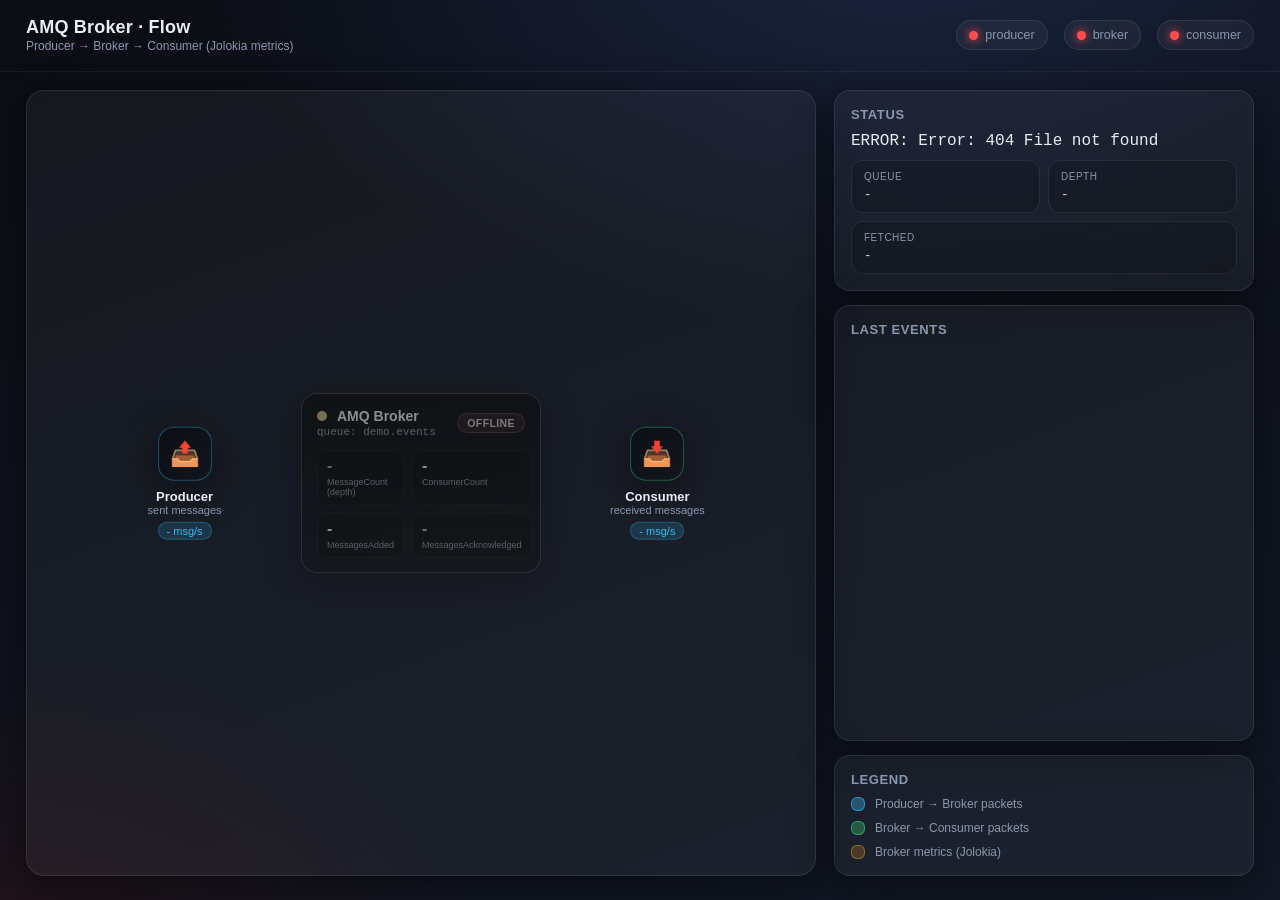
==== modern/apps/visualizer/src/main/resources/META-INF/resources/index.html @ f0f0b2f6 "Align visualizer connectors to node edges." ====
<!doctype html>
<html lang="en">
  <head>
    <meta charset="utf-8" />
    <meta name="viewport" content="width=device-width,initial-scale=1" />
    <title>AMQ Broker · Flow</title>
    <style>
      :root{
        --bg0:#0a0d14; --bg1:#121826; --card:rgba(255,255,255,.045);
        --cardb:rgba(255,255,255,.09); --txt:#e8edf6; --muted:#8b97ad;
        --green:#3ddc84; --amber:#ffb020;
        --cyan:#38bdf8; --violet:#a78bfa; --teal:#2dd4bf;
        --shadow:0 10px 40px rgba(0,0,0,.45);
        --producer:#38bdf8; --broker:#ffb020; --consumer:#3ddc84;
      }
      *{box-sizing:border-box}
      html,body{margin:0;height:100%}
      body{
        font-family:-apple-system,BlinkMacSystemFont,"Segoe UI",Roboto,Helvetica,Arial,sans-serif;
        color:var(--txt); background:
          radial-gradient(1200px 700px at 70% -10%, #1b2540 0%, transparent 60%),
          radial-gradient(900px 600px at 0% 110%, #25121a 0%, transparent 55%),
          linear-gradient(160deg,var(--bg0),var(--bg1));
        min-height:100%; overflow-x:hidden;
      }
      header{
        display:flex;align-items:center;gap:16px;padding:18px 26px;
        border-bottom:1px solid rgba(255,255,255,.06);
      }
      .logo{display:flex;align-items:center;gap:12px;min-width:0}
      .logo h1{font-size:18px;margin:0;font-weight:800;letter-spacing:.2px;line-height:1.05}
      .logo p{margin:2px 0 0;font-size:12px;color:var(--muted);white-space:nowrap;overflow:hidden;text-overflow:ellipsis}
      .spacer{flex:1}
      .pill{
        display:inline-flex;align-items:center;gap:7px;font-size:12.5px;
        padding:7px 12px;border-radius:999px;border:1px solid var(--cardb);
        background:var(--card);color:var(--muted)
      }
      .dot{width:9px;height:9px;border-radius:50%;background:var(--muted)}
      .dot.ok{background:var(--green);box-shadow:0 0 10px var(--green)}
      .dot.bad{background:#ff4d4d;box-shadow:0 0 10px #ff4d4d}

      .wrap{
        display:grid;grid-template-columns:1fr 420px;gap:18px;padding:18px 26px;
        min-height:calc(100vh - 78px);
        align-items:stretch;
      }
      @media(max-width:1100px){.wrap{grid-template-columns:1fr}}

      .stagewrap{
        position:relative;background:var(--card);border:1px solid var(--cardb);
        border-radius:18px;box-shadow:var(--shadow);overflow:hidden;
        height:100%;
      }
      .stage{position:relative;width:100%;height:100%}
      svg#svg{position:absolute;inset:0;width:100%;height:100%;z-index:0;pointer-events:none}
      .flow{animation:dashflow 1s linear infinite}
      @keyframes dashflow{to{stroke-dashoffset:-28}}
      .pkt{filter:drop-shadow(0 0 10px rgba(56,189,248,.65))}

      .node{position:absolute;transform:translate(-50%,-50%);z-index:5}
      .endpoint{width:150px;text-align:center;}
      .endpoint .ic{
        width:54px;height:54px;margin:0 auto 8px;border-radius:16px;
        display:grid;place-items:center;font-size:24px;
        background:linear-gradient(135deg,rgba(0,0,0,.45),rgba(0,0,0,.22));
        border:1px solid var(--cardb);box-shadow:var(--shadow)
      }
      .endpoint .lbl{font-size:13px;font-weight:900}
      .endpoint .sub{font-size:11px;color:var(--muted);line-height:1.15}
      .badge{display:inline-block;margin-top:5px;font-size:11px;padding:2px 8px;border-radius:999px;
        background:rgba(56,189,248,.16);color:var(--cyan);border:1px solid rgba(56,189,248,.3)}

      .broker{
        width:240px;border-radius:16px;padding:14px 15px;
        background:linear-gradient(180deg,rgba(0,0,0,.56),rgba(0,0,0,.28));
        backdrop-filter: blur(10px);
        border:1px solid var(--cardb);box-shadow:var(--shadow);position:relative;
      }
      .broker.online{border-color:rgba(61,220,132,.35)}
      .broker.offline{opacity:.55;filter:grayscale(.7);border-color:rgba(255,77,77,.45)}
      .broker .top{display:flex;align-items:center;justify-content:space-between;gap:10px}
      .broker .nm{font-weight:900;font-size:14px;display:flex;align-items:center;gap:10px}
      .bmark{width:10px;height:10px;border-radius:50%;background:var(--broker)}
      .st{font-size:10.5px;font-weight:900;padding:3px 9px;border-radius:999px;
        letter-spacing:.4px;text-transform:uppercase}
      .st.online{background:rgba(61,220,132,.16);color:var(--green);border:1px solid rgba(61,220,132,.35)}
      .st.offline{background:rgba(255,77,77,.14);color:#ffb8b8;border:1px solid rgba(255,77,77,.35)}
      .broker .pod{font-size:11px;color:var(--muted);margin-top:2px;max-width:180px;overflow:hidden;text-overflow:ellipsis;white-space:nowrap}
      .grid2{display:grid;grid-template-columns:1fr 1fr;gap:8px;margin-top:12px}
      .met{background:rgba(0,0,0,.22);border:1px solid rgba(255,255,255,.05);
        border-radius:10px;padding:7px 9px}
      .met .v{font-size:16px;font-weight:900;line-height:1}
      .met .k{font-size:9px;color:var(--muted);margin-top:3px}
      .met.hl .v{color:var(--cyan)}
      .met.good .v{color:var(--green)}

      .side{display:flex;flex-direction:column;gap:14px;height:100%}
      .panel{background:var(--card);border:1px solid var(--cardb);border-radius:16px;
        padding:16px;box-shadow:var(--shadow)}
      .panel h3{margin:0 0 10px;font-size:13px;text-transform:uppercase;
        letter-spacing:.6px;color:var(--muted)}
      .mono{font-family:ui-monospace,SFMono-Regular,Menlo,Monaco,Consolas,"Liberation Mono","Courier New",monospace}
      table{width:100%;border-collapse:separate;border-spacing:0 8px;table-layout:fixed}
      td{font-size:12px;color:var(--muted);padding:8px 10px;background:rgba(0,0,0,.18);border:1px solid rgba(255,255,255,.08);overflow:hidden}
      td:first-child{width:70px}
      tr td:first-child{border-top-left-radius:10px;border-bottom-left-radius:10px}
      tr td:last-child{border-top-right-radius:10px;border-bottom-right-radius:10px}
      .evt{white-space:pre-wrap;word-break:break-word;line-height:1.35;max-height:none;overflow:auto;padding-right:6px}

      .statusgrid{
        display:grid;gap:8px;margin-top:10px;
        grid-template-columns: 1fr 1fr;
      }
      .stat{
        background:rgba(0,0,0,.16);
        border:1px solid rgba(255,255,255,.08);
        border-radius:12px;
        padding:10px 12px;
      }
      .stat .k{font-size:10px;color:var(--muted);letter-spacing:.5px;text-transform:uppercase}
      .stat .v{margin-top:6px;font-size:12.5px;color:rgba(232,237,246,.92)}

      .eventsPanel{display:flex;flex-direction:column;gap:10px;flex:1;min-height:0}
      .eventsPanel table{flex:1;min-height:0}

      .legend{
        display:flex;flex-direction:column;gap:10px;
        margin-top:4px;
      }
      .legrow{display:flex;align-items:center;gap:10px;font-size:12px;color:var(--muted)}
      .sw{width:14px;height:14px;border-radius:6px;border:1px solid rgba(255,255,255,.16)}
      .sw.p{background:rgba(56,189,248,.35);border-color:rgba(56,189,248,.6)}
      .sw.c{background:rgba(61,220,132,.32);border-color:rgba(61,220,132,.55)}
      .sw.m{background:rgba(255,176,32,.20);border-color:rgba(255,176,32,.40)}

      .note{font-size:12px;color:var(--muted);line-height:1.35}
    </style>
  </head>
  <body>
    <header>
      <div class="logo">
        <div style="min-width:0">
          <h1>AMQ Broker · Flow</h1>
          <p id="subtitle">Producer → Broker → Consumer (Jolokia metrics)</p>
        </div>
      </div>
      <div class="spacer"></div>
      <div class="pill"><span class="dot" id="dotProducer"></span><span id="stProducer">producer</span></div>
      <div class="pill"><span class="dot" id="dotBroker"></span><span id="stBroker">broker</span></div>
      <div class="pill"><span class="dot" id="dotConsumer"></span><span id="stConsumer">consumer</span></div>
    </header>

    <div class="wrap">
      <div class="stagewrap">
        <div class="stage" id="stage">
          <svg id="svg" viewBox="0 0 1000 600" preserveAspectRatio="xMidYMid meet">
            <defs>
              <linearGradient id="g1" x1="0" y1="0" x2="1" y2="0">
                <stop offset="0" stop-color="var(--producer)" stop-opacity="0.9"></stop>
                <stop offset="1" stop-color="var(--broker)" stop-opacity="0.9"></stop>
              </linearGradient>
              <linearGradient id="g2" x1="0" y1="0" x2="1" y2="0">
                <stop offset="0" stop-color="var(--broker)" stop-opacity="0.9"></stop>
                <stop offset="1" stop-color="var(--consumer)" stop-opacity="0.9"></stop>
              </linearGradient>
            </defs>
            <!-- straight connectors, anchored on nodes -->
            <path id="p2bLine" d="M 275 300 C 315 300, 350 300, 390 300" stroke="url(#g1)" stroke-width="3" fill="none" stroke-dasharray="10 12" class="flow"/>
            <path id="b2cLine" d="M 610 300 C 650 300, 685 300, 725 300" stroke="url(#g2)" stroke-width="3" fill="none" stroke-dasharray="10 12" class="flow"/>

            <g id="packetsP2B"></g>
            <g id="packetsB2C"></g>
          </svg>

          <div class="node endpoint" style="left:20%;top:50%">
            <div class="ic" style="border-color:rgba(56,189,248,.35)">📤</div>
            <div class="lbl">Producer</div>
            <div class="sub">sent messages</div>
            <div class="badge" id="rateP2B">- msg/s</div>
          </div>

          <div class="node" style="left:50%;top:50%">
            <div class="broker online" id="brokerCard">
              <div class="top">
                <div>
                  <div class="nm"><span class="bmark"></span>AMQ Broker</div>
                  <div class="pod mono" id="queueName">queue: demo.events</div>
                </div>
                <div class="st online" id="brokerStatus">online</div>
              </div>
              <div class="grid2">
                <div class="met hl"><div class="v" id="qDepth">-</div><div class="k">MessageCount (depth)</div></div>
                <div class="met"><div class="v" id="qConsumers">-</div><div class="k">ConsumerCount</div></div>
                <div class="met"><div class="v" id="qAdded">-</div><div class="k">MessagesAdded</div></div>
                <div class="met good"><div class="v" id="qAcked">-</div><div class="k">MessagesAcknowledged</div></div>
              </div>
            </div>
          </div>

          <div class="node endpoint" style="left:80%;top:50%">
            <div class="ic" style="border-color:rgba(61,220,132,.35)">📥</div>
            <div class="lbl">Consumer</div>
            <div class="sub">received messages</div>
            <div class="badge" id="rateB2C">- msg/s</div>
          </div>
        </div>
      </div>

      <div class="side">
        <div class="panel">
          <h3>Status</h3>
          <div class="mono" id="statusLine">connecting…</div>
          <div class="statusgrid">
            <div class="stat">
              <div class="k">Queue</div>
              <div class="v mono" id="stQueue">-</div>
            </div>
            <div class="stat">
              <div class="k">Depth</div>
              <div class="v mono" id="stDepth">-</div>
            </div>
            <div class="stat" style="grid-column:1 / -1">
              <div class="k">Fetched</div>
              <div class="v mono" id="stFetched">-</div>
            </div>
          </div>
        </div>
        <div class="panel eventsPanel">
          <h3>Last events</h3>
          <table>
            <tbody id="eventsBody"></tbody>
          </table>
        </div>
        <div class="panel">
          <h3>Legend</h3>
          <div class="legend">
            <div class="legrow"><span class="sw p"></span><span>Producer → Broker packets</span></div>
            <div class="legrow"><span class="sw c"></span><span>Broker → Consumer packets</span></div>
            <div class="legrow"><span class="sw m"></span><span>Broker metrics (Jolokia)</span></div>
          </div>
        </div>
      </div>
    </div>

    <script>
      const statusLine = document.getElementById("statusLine");
      const queueNameEl = document.getElementById("queueName");
      const stQueue = document.getElementById("stQueue");
      const stDepth = document.getElementById("stDepth");
      const stFetched = document.getElementById("stFetched");

      const dotProducer = document.getElementById("dotProducer");
      const dotBroker = document.getElementById("dotBroker");
      const dotConsumer = document.getElementById("dotConsumer");
      const stProducer = document.getElementById("stProducer");
      const stBroker = document.getElementById("stBroker");
      const stConsumer = document.getElementById("stConsumer");

      const rateP2B = document.getElementById("rateP2B");
      const rateB2C = document.getElementById("rateB2C");

      const qDepth = document.getElementById("qDepth");
      const qConsumers = document.getElementById("qConsumers");
      const qAdded = document.getElementById("qAdded");
      const qAcked = document.getElementById("qAcked");

      const brokerCard = document.getElementById("brokerCard");
      const brokerStatus = document.getElementById("brokerStatus");
      const eventsBody = document.getElementById("eventsBody");

      const p2bPath = document.getElementById("p2bLine");
      const b2cPath = document.getElementById("b2cLine");
      const packetsP2BGroup = document.getElementById("packetsP2B");
      const packetsB2CGroup = document.getElementById("packetsB2C");

      let prev = null;
      let lastRates = { sent: 0, ack: 0 };

      function clamp(n, lo, hi) {
        return Math.max(lo, Math.min(hi, n));
      }

      function cssVar(name, fallback) {
        const v = getComputedStyle(document.documentElement).getPropertyValue(name);
        const s = (v || "").trim();
        return s || fallback;
      }

      function makeCircles(group, max, fill) {
        const out = [];
        group.textContent = "";
        for (let i = 0; i < max; i++) {
          const c = document.createElementNS("http://www.w3.org/2000/svg", "circle");
          c.setAttribute("r", "4.2");
          c.setAttribute("fill", fill);
          c.setAttribute("opacity", "0.95");
          c.setAttribute("class", "pkt");
          group.appendChild(c);
          out.push(c);
        }
        return out;
      }

      const pktP2B = makeCircles(packetsP2BGroup, 18, cssVar("--producer", "#38bdf8"));
      const pktB2C = makeCircles(packetsB2CGroup, 18, cssVar("--consumer", "#3ddc84"));

      function packetCountFromRate(r) {
        if (r == null || !Number.isFinite(r) || r <= 0) return 0;
        // keep a more “alive” feel like the reference UI
        return clamp(Math.round(r * 1.8), 3, 18);
      }

      function packetSpeedFromRate(r) {
        if (r == null || !Number.isFinite(r) || r <= 0) return 0;
        return clamp(120 + r * 36, 120, 720);
      }

      function renderPackets(path, circles, nowSeconds, rate) {
        const n = packetCountFromRate(rate);
        const speed = packetSpeedFromRate(rate);
        const len = path.getTotalLength();
        for (let i = 0; i < circles.length; i++) {
          const el = circles[i];
          if (i >= n || speed <= 0) {
            el.setAttribute("display", "none");
            continue;
          }
          el.setAttribute("display", "block");
          const offset = (i * (len / n)) % len;
          const at = (nowSeconds * speed + offset) % len;
          const pt = path.getPointAtLength(at);
          el.setAttribute("cx", String(pt.x));
          el.setAttribute("cy", String(pt.y));
        }
      }

      let animStart = performance.now();
      function animate(now) {
        const t = (now - animStart) / 1000;
        renderPackets(p2bPath, pktP2B, t, lastRates.sent);
        renderPackets(b2cPath, pktB2C, t, lastRates.ack);
        requestAnimationFrame(animate);
      }
      requestAnimationFrame(animate);

      function setDot(dot, ok) {
        dot.classList.remove("ok","bad");
        dot.classList.add(ok ? "ok" : "bad");
      }
      function fmtNum(x) {
        if (x == null || Number.isNaN(Number(x))) return "-";
        const n = Number(x);
        return n >= 1_000_000 ? (n/1_000_000).toFixed(2) + "M" :
               n >= 1_000 ? (n/1_000).toFixed(1) + "k" :
               String(n);
      }
      function rate(nowVal, prevVal, dt) {
        if (nowVal == null || prevVal == null || !dt || dt <= 0) return null;
        return (Number(nowVal) - Number(prevVal)) / dt;
      }
      async function fetchJson(url) {
        const r = await fetch(url, { cache: "no-store" });
        if (!r.ok) throw new Error(`${r.status} ${r.statusText}`);
        return await r.json();
      }
      function pickLast(flow) {
        const out = [];
        const p = flow.producer && flow.producer.last ? flow.producer.last : [];
        const c = flow.consumer && flow.consumer.last ? flow.consumer.last : [];
        for (const it of p.slice(0, 3)) out.push({tag:"prod", ts: it.sentAt || "", id: it.eventId || "", body: it.body || ""});
        for (const it of c.slice(0, 3)) out.push({tag:"cons", ts: it.receivedAt || "", id: it.eventId || "", body: it.body || ""});
        return out.slice(0, 6);
      }

      function renderEvents(items) {
        eventsBody.textContent = "";
        if (!items || items.length === 0) {
          const tr = document.createElement("tr");
          tr.innerHTML = `<td class="mono">-</td><td class="evt">No events yet</td>`;
          eventsBody.appendChild(tr);
          return;
        }
        for (const it of items) {
          const tr = document.createElement("tr");
          const t = (it.tag || "").toUpperCase();
          let type = "";
          let payload = it.body || "";
          try {
            const j = JSON.parse(it.body || "{}");
            type = j.type || "";
            payload = j.payload || it.body || "";
          } catch {}

          const left = type ? `${t}/${String(type).toUpperCase()}` : `${t}`;
          const right = `[${it.id}] ${payload}`.slice(0, 420);
          tr.innerHTML = `<td class="mono">${left}</td><td class="evt mono">${right}</td>`;
          eventsBody.appendChild(tr);
        }
      }

      async function tick() {
        let flow;
        try {
          flow = await fetchJson("/api/flow");
        } catch (e) {
          statusLine.textContent = `ERROR: ${String(e)}`;
          setDot(dotProducer,false); setDot(dotBroker,false); setDot(dotConsumer,false);
          brokerCard.classList.add("offline");
          brokerCard.classList.remove("online");
          brokerStatus.textContent = "offline";
          brokerStatus.className = "st offline";
          return;
        }

        const st = flow.status || {};
        const okP = !!st.producerOk;
        const okB = !!st.brokerOk;
        const okC = !!st.consumerOk;
        setDot(dotProducer, okP);
        setDot(dotBroker, okB);
        setDot(dotConsumer, okC);

        stProducer.textContent = okP ? "producer ok" : "producer error";
        stBroker.textContent = okB ? "broker ok" : "broker error";
        stConsumer.textContent = okC ? "consumer ok" : "consumer error";

        queueNameEl.textContent = `queue: ${flow.queue || "-"}`;
        brokerCard.classList.toggle("online", okB);
        brokerCard.classList.toggle("offline", !okB);
        brokerStatus.textContent = okB ? "online" : "offline";
        brokerStatus.className = okB ? "st online" : "st offline";

        const prod = flow.producer || {};
        const cons = flow.consumer || {};
        const qm = flow.broker && flow.broker.metrics ? flow.broker.metrics : {};

        qDepth.textContent = fmtNum(qm.MessageCount);
        qConsumers.textContent = fmtNum(qm.ConsumerCount);
        qAdded.textContent = fmtNum(qm.MessagesAdded);
        qAcked.textContent = fmtNum(qm.MessagesAcknowledged);

        const fetchedAt = flow.fetchedAt || new Date().toISOString();
        const dt = prev ? (Date.parse(fetchedAt) - Date.parse(prev.fetchedAt || fetchedAt)) / 1000 : null;
        const rSent = prev ? rate(prod.sent, prev.prodSent, dt) : null;
        const rAck = prev ? rate(qm.MessagesAcknowledged, prev.acked, dt) : null;
        rateP2B.textContent = `${rSent == null ? "-" : rSent.toFixed(1)} msg/s`;
        rateB2C.textContent = `${rAck == null ? "-" : rAck.toFixed(1)} msg/s`;

        lastRates.sent = rSent == null ? 0 : rSent;
        lastRates.ack = rAck == null ? 0 : rAck;

        statusLine.textContent = `queue=${flow.queue} · depth=${fmtNum(qm.MessageCount)}`;
        stQueue.textContent = String(flow.queue || "-");
        stDepth.textContent = fmtNum(qm.MessageCount);
        stFetched.textContent = String(fetchedAt);
        renderEvents(pickLast(flow));

        prev = { fetchedAt, prodSent: prod.sent, acked: qm.MessagesAcknowledged };
      }

      (async () => {
        await tick();
        setInterval(tick, 2000);
      })();
    </script>
  </body>
</html>
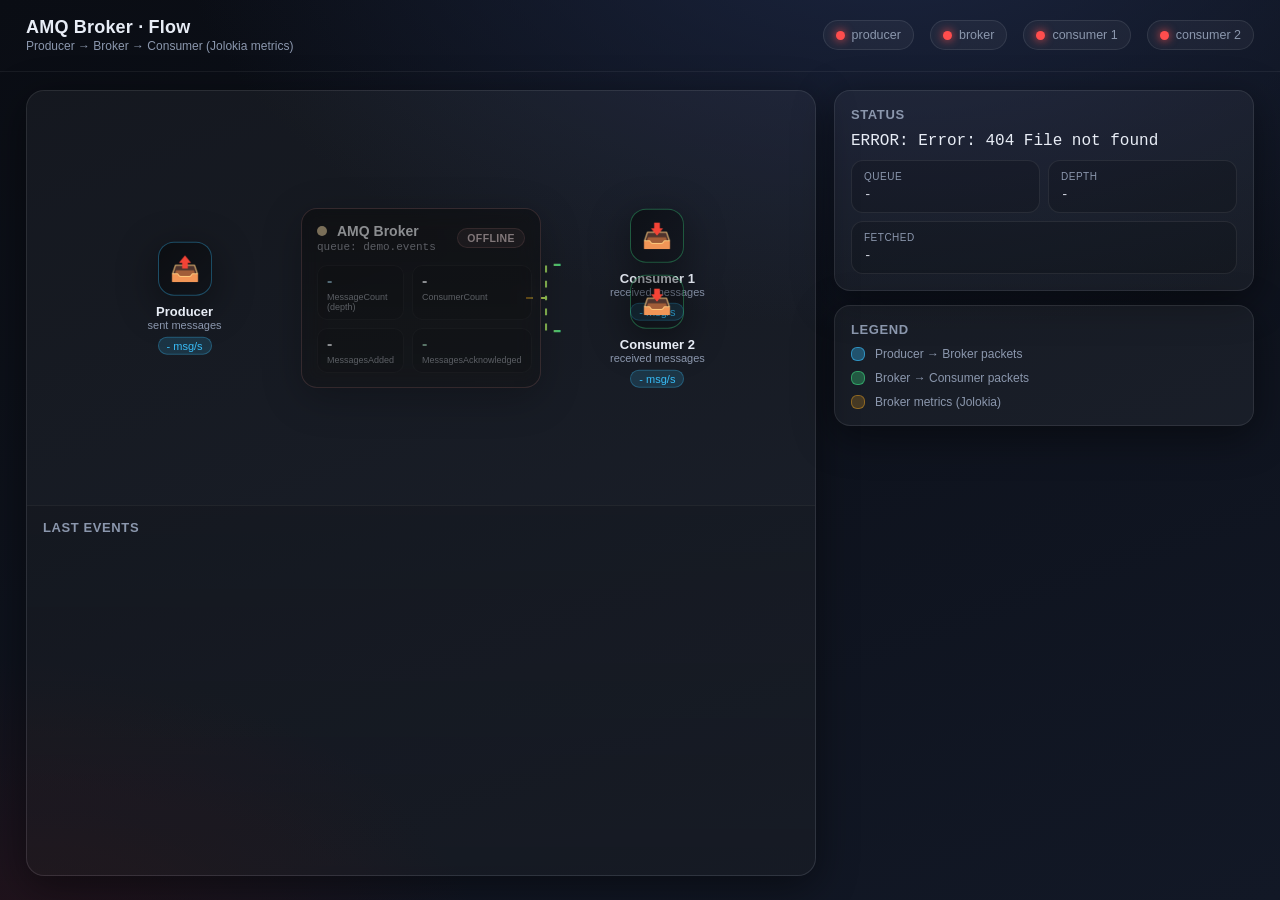
==== commit 843fde3b: "Show two consumers in visualizer and move events into stage. Expose two consumer snapshots in /api/f" ====
--- a/modern/apps/visualizer/src/main/resources/META-INF/resources/index.html
+++ b/modern/apps/visualizer/src/main/resources/META-INF/resources/index.html
@@ -51,8 +51,18 @@
         position:relative;background:var(--card);border:1px solid var(--cardb);
         border-radius:18px;box-shadow:var(--shadow);overflow:hidden;
         height:100%;
-      }
-      .stage{position:relative;width:100%;height:100%}
+        display:flex;flex-direction:column;
+      }
+      .stage{position:relative;width:100%;height:clamp(320px,46vh,520px);flex:0 0 auto}
+      .stageEvents{
+        flex:1;min-height:220px;
+        border-top:1px solid rgba(255,255,255,.06);
+        background:linear-gradient(180deg, rgba(0,0,0,.10), rgba(0,0,0,.18));
+        padding:14px 16px 16px;
+        display:flex;flex-direction:column;gap:10px;
+      }
+      .stageEvents h3{margin:0;font-size:13px;text-transform:uppercase;letter-spacing:.6px;color:var(--muted)}
+      .stageEvents .tblWrap{flex:1;min-height:0;overflow:auto}
       svg#svg{position:absolute;inset:0;width:100%;height:100%;z-index:0;pointer-events:none}
       .flow{animation:dashflow 1s linear infinite}
       @keyframes dashflow{to{stroke-dashoffset:-28}}
@@ -121,8 +131,7 @@
       .stat .k{font-size:10px;color:var(--muted);letter-spacing:.5px;text-transform:uppercase}
       .stat .v{margin-top:6px;font-size:12.5px;color:rgba(232,237,246,.92)}
 
-      .eventsPanel{display:flex;flex-direction:column;gap:10px;flex:1;min-height:0}
-      .eventsPanel table{flex:1;min-height:0}
+      .eventsPanel{display:none}
 
       .legend{
         display:flex;flex-direction:column;gap:10px;
@@ -148,7 +157,8 @@
       <div class="spacer"></div>
       <div class="pill"><span class="dot" id="dotProducer"></span><span id="stProducer">producer</span></div>
       <div class="pill"><span class="dot" id="dotBroker"></span><span id="stBroker">broker</span></div>
-      <div class="pill"><span class="dot" id="dotConsumer"></span><span id="stConsumer">consumer</span></div>
+      <div class="pill"><span class="dot" id="dotConsumer1"></span><span id="stConsumer1">consumer 1</span></div>
+      <div class="pill"><span class="dot" id="dotConsumer2"></span><span id="stConsumer2">consumer 2</span></div>
     </header>
 
     <div class="wrap">
@@ -165,22 +175,24 @@
                 <stop offset="1" stop-color="var(--consumer)" stop-opacity="0.9"></stop>
               </linearGradient>
             </defs>
-            <!-- straight connectors, anchored on nodes -->
-            <path id="p2bLine" d="M 275 300 C 315 300, 350 300, 390 300" stroke="url(#g1)" stroke-width="3" fill="none" stroke-dasharray="10 12" class="flow"/>
-            <path id="b2cLine" d="M 610 300 C 650 300, 685 300, 725 300" stroke="url(#g2)" stroke-width="3" fill="none" stroke-dasharray="10 12" class="flow"/>
+            <!-- connectors: computed in JS to align with nodes -->
+            <path id="p2bLine" d="M 260 300 L 420 300" stroke="url(#g1)" stroke-width="3" fill="none" stroke-dasharray="10 12" class="flow"/>
+            <path id="b2c1Line" d="M 560 300 L 740 260" stroke="url(#g2)" stroke-width="3" fill="none" stroke-dasharray="10 12" class="flow"/>
+            <path id="b2c2Line" d="M 560 300 L 740 340" stroke="url(#g2)" stroke-width="3" fill="none" stroke-dasharray="10 12" class="flow"/>
 
             <g id="packetsP2B"></g>
-            <g id="packetsB2C"></g>
+            <g id="packetsB2C1"></g>
+            <g id="packetsB2C2"></g>
           </svg>
 
-          <div class="node endpoint" style="left:20%;top:50%">
+          <div class="node endpoint" id="producerNode" style="left:20%;top:50%">
             <div class="ic" style="border-color:rgba(56,189,248,.35)">📤</div>
             <div class="lbl">Producer</div>
             <div class="sub">sent messages</div>
             <div class="badge" id="rateP2B">- msg/s</div>
           </div>
 
-          <div class="node" style="left:50%;top:50%">
+          <div class="node" id="brokerNode" style="left:50%;top:50%">
             <div class="broker online" id="brokerCard">
               <div class="top">
                 <div>
@@ -198,11 +210,26 @@
             </div>
           </div>
 
-          <div class="node endpoint" style="left:80%;top:50%">
+          <div class="node endpoint" id="consumerNode1" style="left:80%;top:42%">
             <div class="ic" style="border-color:rgba(61,220,132,.35)">📥</div>
-            <div class="lbl">Consumer</div>
+            <div class="lbl" id="consumerName1">Consumer 1</div>
             <div class="sub">received messages</div>
-            <div class="badge" id="rateB2C">- msg/s</div>
+            <div class="badge" id="rateB2C1">- msg/s</div>
+          </div>
+
+          <div class="node endpoint" id="consumerNode2" style="left:80%;top:58%">
+            <div class="ic" style="border-color:rgba(61,220,132,.35)">📥</div>
+            <div class="lbl" id="consumerName2">Consumer 2</div>
+            <div class="sub">received messages</div>
+            <div class="badge" id="rateB2C2">- msg/s</div>
+          </div>
+        </div>
+        <div class="stageEvents">
+          <h3>Last events</h3>
+          <div class="tblWrap">
+            <table>
+              <tbody id="eventsBody"></tbody>
+            </table>
           </div>
         </div>
       </div>
@@ -226,12 +253,6 @@
             </div>
           </div>
         </div>
-        <div class="panel eventsPanel">
-          <h3>Last events</h3>
-          <table>
-            <tbody id="eventsBody"></tbody>
-          </table>
-        </div>
         <div class="panel">
           <h3>Legend</h3>
           <div class="legend">
@@ -252,13 +273,16 @@
 
       const dotProducer = document.getElementById("dotProducer");
       const dotBroker = document.getElementById("dotBroker");
-      const dotConsumer = document.getElementById("dotConsumer");
+      const dotConsumer1 = document.getElementById("dotConsumer1");
+      const dotConsumer2 = document.getElementById("dotConsumer2");
       const stProducer = document.getElementById("stProducer");
       const stBroker = document.getElementById("stBroker");
-      const stConsumer = document.getElementById("stConsumer");
+      const stConsumer1 = document.getElementById("stConsumer1");
+      const stConsumer2 = document.getElementById("stConsumer2");
 
       const rateP2B = document.getElementById("rateP2B");
-      const rateB2C = document.getElementById("rateB2C");
+      const rateB2C1 = document.getElementById("rateB2C1");
+      const rateB2C2 = document.getElementById("rateB2C2");
 
       const qDepth = document.getElementById("qDepth");
       const qConsumers = document.getElementById("qConsumers");
@@ -269,13 +293,25 @@
       const brokerStatus = document.getElementById("brokerStatus");
       const eventsBody = document.getElementById("eventsBody");
 
+      const stage = document.getElementById("stage");
+      const svg = document.getElementById("svg");
+
       const p2bPath = document.getElementById("p2bLine");
-      const b2cPath = document.getElementById("b2cLine");
+      const b2c1Path = document.getElementById("b2c1Line");
+      const b2c2Path = document.getElementById("b2c2Line");
       const packetsP2BGroup = document.getElementById("packetsP2B");
-      const packetsB2CGroup = document.getElementById("packetsB2C");
+      const packetsB2C1Group = document.getElementById("packetsB2C1");
+      const packetsB2C2Group = document.getElementById("packetsB2C2");
+
+      const producerNode = document.getElementById("producerNode");
+      const brokerNode = document.getElementById("brokerNode");
+      const consumerNode1 = document.getElementById("consumerNode1");
+      const consumerNode2 = document.getElementById("consumerNode2");
+      const consumerName1 = document.getElementById("consumerName1");
+      const consumerName2 = document.getElementById("consumerName2");
 
       let prev = null;
-      let lastRates = { sent: 0, ack: 0 };
+      let lastRates = { sent: 0, c1: 0, c2: 0 };
 
       function clamp(n, lo, hi) {
         return Math.max(lo, Math.min(hi, n));
@@ -303,7 +339,8 @@
       }
 
       const pktP2B = makeCircles(packetsP2BGroup, 18, cssVar("--producer", "#38bdf8"));
-      const pktB2C = makeCircles(packetsB2CGroup, 18, cssVar("--consumer", "#3ddc84"));
+      const pktB2C1 = makeCircles(packetsB2C1Group, 18, cssVar("--consumer", "#3ddc84"));
+      const pktB2C2 = makeCircles(packetsB2C2Group, 18, cssVar("--consumer", "#3ddc84"));
 
       function packetCountFromRate(r) {
         if (r == null || !Number.isFinite(r) || r <= 0) return 0;
@@ -339,10 +376,51 @@
       function animate(now) {
         const t = (now - animStart) / 1000;
         renderPackets(p2bPath, pktP2B, t, lastRates.sent);
-        renderPackets(b2cPath, pktB2C, t, lastRates.ack);
+        renderPackets(b2c1Path, pktB2C1, t, lastRates.c1);
+        renderPackets(b2c2Path, pktB2C2, t, lastRates.c2);
         requestAnimationFrame(animate);
       }
       requestAnimationFrame(animate);
+
+      function setPathD(path, d) {
+        if (!path || !d) return;
+        path.setAttribute("d", d);
+      }
+
+      function anchorPoint(el, side) {
+        const r = el.getBoundingClientRect();
+        const x = side === "left" ? r.left : side === "right" ? r.right : (r.left + r.width / 2);
+        const y = side === "top" ? r.top : side === "bottom" ? r.bottom : (r.top + r.height / 2);
+        return { x, y };
+      }
+
+      function toSvgCoords(stageRect, pt) {
+        const vb = svg.viewBox.baseVal;
+        const sx = vb.width / stageRect.width;
+        const sy = vb.height / stageRect.height;
+        return {
+          x: (pt.x - stageRect.left) * sx,
+          y: (pt.y - stageRect.top) * sy
+        };
+      }
+
+      function layoutPaths() {
+        const stageRect = stage.getBoundingClientRect();
+        if (!stageRect.width || !stageRect.height) return;
+
+        const pOut = toSvgCoords(stageRect, anchorPoint(producerNode, "right"));
+        const bIn = toSvgCoords(stageRect, anchorPoint(brokerNode, "left"));
+        const bOut = toSvgCoords(stageRect, anchorPoint(brokerNode, "right"));
+
+        const c1In = toSvgCoords(stageRect, anchorPoint(consumerNode1, "left"));
+        const c2In = toSvgCoords(stageRect, anchorPoint(consumerNode2, "left"));
+
+        setPathD(p2bPath, `M ${pOut.x.toFixed(1)} ${pOut.y.toFixed(1)} L ${bIn.x.toFixed(1)} ${bIn.y.toFixed(1)}`);
+
+        const midX = bOut.x + (c1In.x - bOut.x) * 0.55;
+        setPathD(b2c1Path, `M ${bOut.x.toFixed(1)} ${bOut.y.toFixed(1)} L ${midX.toFixed(1)} ${bOut.y.toFixed(1)} L ${midX.toFixed(1)} ${c1In.y.toFixed(1)} L ${c1In.x.toFixed(1)} ${c1In.y.toFixed(1)}`);
+        setPathD(b2c2Path, `M ${bOut.x.toFixed(1)} ${bOut.y.toFixed(1)} L ${midX.toFixed(1)} ${bOut.y.toFixed(1)} L ${midX.toFixed(1)} ${c2In.y.toFixed(1)} L ${c2In.x.toFixed(1)} ${c2In.y.toFixed(1)}`);
+      }
 
       function setDot(dot, ok) {
         dot.classList.remove("ok","bad");
@@ -367,10 +445,12 @@
       function pickLast(flow) {
         const out = [];
         const p = flow.producer && flow.producer.last ? flow.producer.last : [];
-        const c = flow.consumer && flow.consumer.last ? flow.consumer.last : [];
+        const c1 = flow.consumer && flow.consumer.last ? flow.consumer.last : [];
+        const c2 = flow.consumer2 && flow.consumer2.last ? flow.consumer2.last : [];
         for (const it of p.slice(0, 3)) out.push({tag:"prod", ts: it.sentAt || "", id: it.eventId || "", body: it.body || ""});
-        for (const it of c.slice(0, 3)) out.push({tag:"cons", ts: it.receivedAt || "", id: it.eventId || "", body: it.body || ""});
-        return out.slice(0, 6);
+        for (const it of c1.slice(0, 4)) out.push({tag:"c1", ts: it.receivedAt || "", id: it.eventId || "", body: it.body || ""});
+        for (const it of c2.slice(0, 4)) out.push({tag:"c2", ts: it.receivedAt || "", id: it.eventId || "", body: it.body || ""});
+        return out.slice(0, 11);
       }
 
       function renderEvents(items) {
@@ -405,7 +485,7 @@
           flow = await fetchJson("/api/flow");
         } catch (e) {
           statusLine.textContent = `ERROR: ${String(e)}`;
-          setDot(dotProducer,false); setDot(dotBroker,false); setDot(dotConsumer,false);
+          setDot(dotProducer,false); setDot(dotBroker,false); setDot(dotConsumer1,false); setDot(dotConsumer2,false);
           brokerCard.classList.add("offline");
           brokerCard.classList.remove("online");
           brokerStatus.textContent = "offline";
@@ -416,14 +496,17 @@
         const st = flow.status || {};
         const okP = !!st.producerOk;
         const okB = !!st.brokerOk;
-        const okC = !!st.consumerOk;
+        const okC1 = !!st.consumer1Ok;
+        const okC2 = !!st.consumer2Ok;
         setDot(dotProducer, okP);
         setDot(dotBroker, okB);
-        setDot(dotConsumer, okC);
+        setDot(dotConsumer1, okC1);
+        setDot(dotConsumer2, okC2);
 
         stProducer.textContent = okP ? "producer ok" : "producer error";
         stBroker.textContent = okB ? "broker ok" : "broker error";
-        stConsumer.textContent = okC ? "consumer ok" : "consumer error";
+        stConsumer1.textContent = okC1 ? "consumer1 ok" : "consumer1 error";
+        stConsumer2.textContent = okC2 ? "consumer2 ok" : "consumer2 error";
 
         queueNameEl.textContent = `queue: ${flow.queue || "-"}`;
         brokerCard.classList.toggle("online", okB);
@@ -432,7 +515,8 @@
         brokerStatus.className = okB ? "st online" : "st offline";
 
         const prod = flow.producer || {};
-        const cons = flow.consumer || {};
+        const cons1 = flow.consumer || {};
+        const cons2 = flow.consumer2 || {};
         const qm = flow.broker && flow.broker.metrics ? flow.broker.metrics : {};
 
         qDepth.textContent = fmtNum(qm.MessageCount);
@@ -443,12 +527,18 @@
         const fetchedAt = flow.fetchedAt || new Date().toISOString();
         const dt = prev ? (Date.parse(fetchedAt) - Date.parse(prev.fetchedAt || fetchedAt)) / 1000 : null;
         const rSent = prev ? rate(prod.sent, prev.prodSent, dt) : null;
-        const rAck = prev ? rate(qm.MessagesAcknowledged, prev.acked, dt) : null;
+        const rC1 = prev ? rate(cons1.received, prev.c1, dt) : null;
+        const rC2 = prev ? rate(cons2.received, prev.c2, dt) : null;
         rateP2B.textContent = `${rSent == null ? "-" : rSent.toFixed(1)} msg/s`;
-        rateB2C.textContent = `${rAck == null ? "-" : rAck.toFixed(1)} msg/s`;
+        rateB2C1.textContent = `${rC1 == null ? "-" : rC1.toFixed(1)} msg/s`;
+        rateB2C2.textContent = `${rC2 == null ? "-" : rC2.toFixed(1)} msg/s`;
 
         lastRates.sent = rSent == null ? 0 : rSent;
-        lastRates.ack = rAck == null ? 0 : rAck;
+        lastRates.c1 = rC1 == null ? 0 : rC1;
+        lastRates.c2 = rC2 == null ? 0 : rC2;
+
+        consumerName1.textContent = (flow.consumers && flow.consumers[0] && flow.consumers[0].name) ? flow.consumers[0].name : "Consumer 1";
+        consumerName2.textContent = (flow.consumers && flow.consumers[1] && flow.consumers[1].name) ? flow.consumers[1].name : "Consumer 2";
 
         statusLine.textContent = `queue=${flow.queue} · depth=${fmtNum(qm.MessageCount)}`;
         stQueue.textContent = String(flow.queue || "-");
@@ -456,10 +546,14 @@
         stFetched.textContent = String(fetchedAt);
         renderEvents(pickLast(flow));
 
-        prev = { fetchedAt, prodSent: prod.sent, acked: qm.MessagesAcknowledged };
+        prev = { fetchedAt, prodSent: prod.sent, c1: cons1.received, c2: cons2.received };
+
+        layoutPaths();
       }
 
       (async () => {
+        layoutPaths();
+        window.addEventListener("resize", () => layoutPaths());
         await tick();
         setInterval(tick, 2000);
       })();
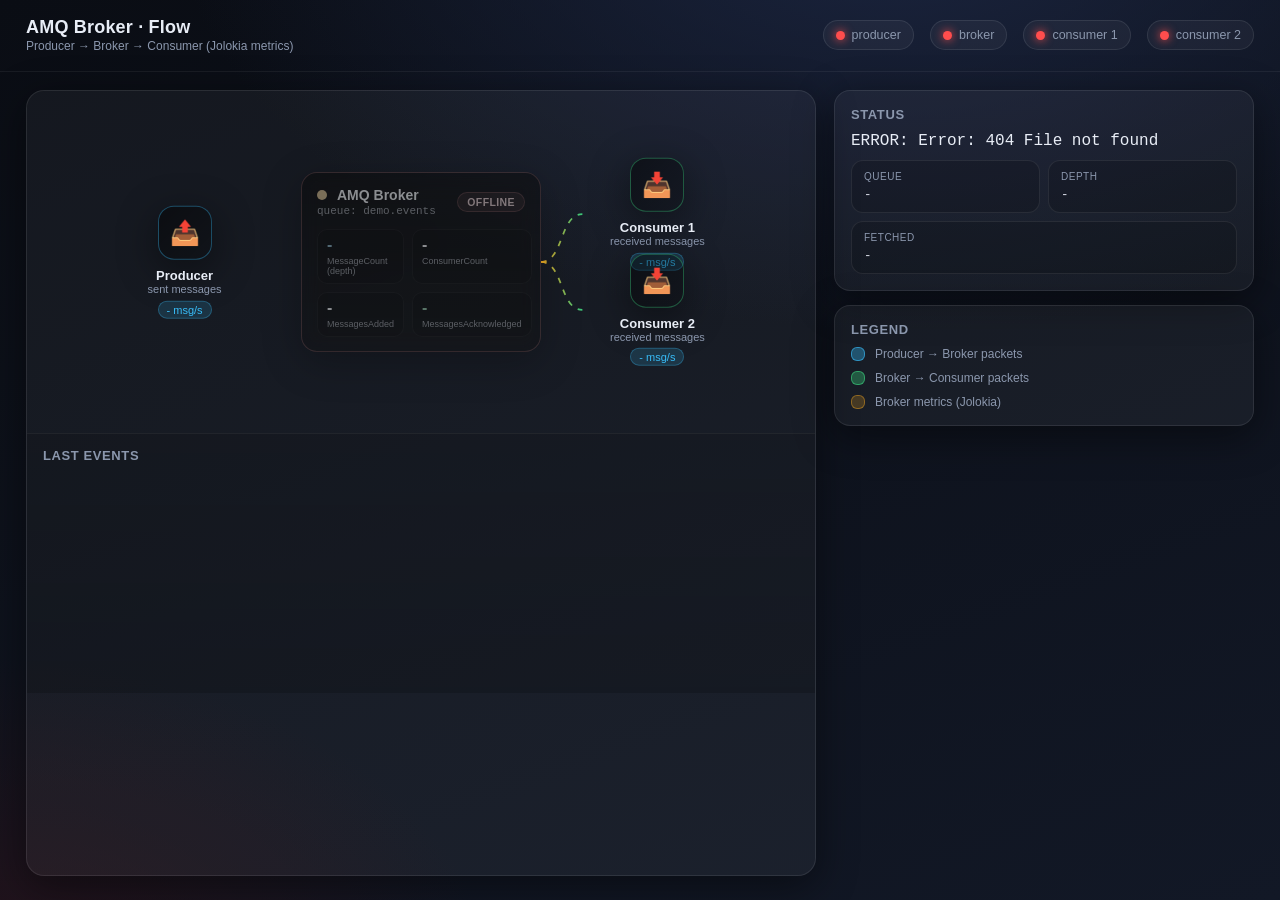
==== commit 0d487908: "Fix visualizer two-consumer layout and connectors. Prevent Last events panel scroll by fitting a fix" ====
--- a/modern/apps/visualizer/src/main/resources/META-INF/resources/index.html
+++ b/modern/apps/visualizer/src/main/resources/META-INF/resources/index.html
@@ -53,16 +53,16 @@
         height:100%;
         display:flex;flex-direction:column;
       }
-      .stage{position:relative;width:100%;height:clamp(320px,46vh,520px);flex:0 0 auto}
+      .stage{position:relative;width:100%;height:clamp(300px,38vh,420px);flex:0 0 auto}
       .stageEvents{
-        flex:1;min-height:220px;
+        flex:0 0 auto; height:260px;
         border-top:1px solid rgba(255,255,255,.06);
         background:linear-gradient(180deg, rgba(0,0,0,.10), rgba(0,0,0,.18));
         padding:14px 16px 16px;
         display:flex;flex-direction:column;gap:10px;
       }
       .stageEvents h3{margin:0;font-size:13px;text-transform:uppercase;letter-spacing:.6px;color:var(--muted)}
-      .stageEvents .tblWrap{flex:1;min-height:0;overflow:auto}
+      .stageEvents .tblWrap{flex:1;min-height:0;overflow:hidden}
       svg#svg{position:absolute;inset:0;width:100%;height:100%;z-index:0;pointer-events:none}
       .flow{animation:dashflow 1s linear infinite}
       @keyframes dashflow{to{stroke-dashoffset:-28}}
@@ -111,12 +111,12 @@
       .panel h3{margin:0 0 10px;font-size:13px;text-transform:uppercase;
         letter-spacing:.6px;color:var(--muted)}
       .mono{font-family:ui-monospace,SFMono-Regular,Menlo,Monaco,Consolas,"Liberation Mono","Courier New",monospace}
-      table{width:100%;border-collapse:separate;border-spacing:0 8px;table-layout:fixed}
-      td{font-size:12px;color:var(--muted);padding:8px 10px;background:rgba(0,0,0,.18);border:1px solid rgba(255,255,255,.08);overflow:hidden}
+      table{width:100%;border-collapse:separate;border-spacing:0 6px;table-layout:fixed}
+      td{font-size:11px;color:var(--muted);padding:7px 10px;background:rgba(0,0,0,.18);border:1px solid rgba(255,255,255,.08);overflow:hidden}
       td:first-child{width:70px}
       tr td:first-child{border-top-left-radius:10px;border-bottom-left-radius:10px}
       tr td:last-child{border-top-right-radius:10px;border-bottom-right-radius:10px}
-      .evt{white-space:pre-wrap;word-break:break-word;line-height:1.35;max-height:none;overflow:auto;padding-right:6px}
+      .evt{white-space:nowrap;text-overflow:ellipsis;line-height:1.2;max-height:none;overflow:hidden;padding-right:6px}
 
       .statusgrid{
         display:grid;gap:8px;margin-top:10px;
@@ -210,14 +210,14 @@
             </div>
           </div>
 
-          <div class="node endpoint" id="consumerNode1" style="left:80%;top:42%">
+          <div class="node endpoint" id="consumerNode1" style="left:80%;top:36%">
             <div class="ic" style="border-color:rgba(61,220,132,.35)">📥</div>
             <div class="lbl" id="consumerName1">Consumer 1</div>
             <div class="sub">received messages</div>
             <div class="badge" id="rateB2C1">- msg/s</div>
           </div>
 
-          <div class="node endpoint" id="consumerNode2" style="left:80%;top:58%">
+          <div class="node endpoint" id="consumerNode2" style="left:80%;top:64%">
             <div class="ic" style="border-color:rgba(61,220,132,.35)">📥</div>
             <div class="lbl" id="consumerName2">Consumer 2</div>
             <div class="sub">received messages</div>
@@ -394,32 +394,37 @@
         return { x, y };
       }
 
-      function toSvgCoords(stageRect, pt) {
-        const vb = svg.viewBox.baseVal;
-        const sx = vb.width / stageRect.width;
-        const sy = vb.height / stageRect.height;
-        return {
-          x: (pt.x - stageRect.left) * sx,
-          y: (pt.y - stageRect.top) * sy
-        };
+      function screenToSvg(pt) {
+        const ctm = svg.getScreenCTM();
+        if (!ctm) return { x: 0, y: 0 };
+        const inv = ctm.inverse();
+        const p = svg.createSVGPoint();
+        p.x = pt.x;
+        p.y = pt.y;
+        const r = p.matrixTransform(inv);
+        return { x: r.x, y: r.y };
+      }
+
+      function curve(a, b) {
+        const dx = Math.max(40, Math.min(260, (b.x - a.x) * 0.55));
+        const c1x = a.x + dx;
+        const c2x = b.x - dx;
+        return `M ${a.x.toFixed(1)} ${a.y.toFixed(1)} C ${c1x.toFixed(1)} ${a.y.toFixed(1)} ${c2x.toFixed(1)} ${b.y.toFixed(1)} ${b.x.toFixed(1)} ${b.y.toFixed(1)}`;
       }
 
       function layoutPaths() {
-        const stageRect = stage.getBoundingClientRect();
-        if (!stageRect.width || !stageRect.height) return;
-
-        const pOut = toSvgCoords(stageRect, anchorPoint(producerNode, "right"));
-        const bIn = toSvgCoords(stageRect, anchorPoint(brokerNode, "left"));
-        const bOut = toSvgCoords(stageRect, anchorPoint(brokerNode, "right"));
-
-        const c1In = toSvgCoords(stageRect, anchorPoint(consumerNode1, "left"));
-        const c2In = toSvgCoords(stageRect, anchorPoint(consumerNode2, "left"));
-
-        setPathD(p2bPath, `M ${pOut.x.toFixed(1)} ${pOut.y.toFixed(1)} L ${bIn.x.toFixed(1)} ${bIn.y.toFixed(1)}`);
-
-        const midX = bOut.x + (c1In.x - bOut.x) * 0.55;
-        setPathD(b2c1Path, `M ${bOut.x.toFixed(1)} ${bOut.y.toFixed(1)} L ${midX.toFixed(1)} ${bOut.y.toFixed(1)} L ${midX.toFixed(1)} ${c1In.y.toFixed(1)} L ${c1In.x.toFixed(1)} ${c1In.y.toFixed(1)}`);
-        setPathD(b2c2Path, `M ${bOut.x.toFixed(1)} ${bOut.y.toFixed(1)} L ${midX.toFixed(1)} ${bOut.y.toFixed(1)} L ${midX.toFixed(1)} ${c2In.y.toFixed(1)} L ${c2In.x.toFixed(1)} ${c2In.y.toFixed(1)}`);
+        const r = stage.getBoundingClientRect();
+        if (!r.width || !r.height) return;
+
+        const pOut = screenToSvg(anchorPoint(producerNode, "right"));
+        const bIn = screenToSvg(anchorPoint(brokerNode, "left"));
+        const bOut = screenToSvg(anchorPoint(brokerNode, "right"));
+        const c1In = screenToSvg(anchorPoint(consumerNode1, "left"));
+        const c2In = screenToSvg(anchorPoint(consumerNode2, "left"));
+
+        setPathD(p2bPath, curve(pOut, bIn));
+        setPathD(b2c1Path, curve(bOut, c1In));
+        setPathD(b2c2Path, curve(bOut, c2In));
       }
 
       function setDot(dot, ok) {
@@ -447,10 +452,10 @@
         const p = flow.producer && flow.producer.last ? flow.producer.last : [];
         const c1 = flow.consumer && flow.consumer.last ? flow.consumer.last : [];
         const c2 = flow.consumer2 && flow.consumer2.last ? flow.consumer2.last : [];
-        for (const it of p.slice(0, 3)) out.push({tag:"prod", ts: it.sentAt || "", id: it.eventId || "", body: it.body || ""});
-        for (const it of c1.slice(0, 4)) out.push({tag:"c1", ts: it.receivedAt || "", id: it.eventId || "", body: it.body || ""});
-        for (const it of c2.slice(0, 4)) out.push({tag:"c2", ts: it.receivedAt || "", id: it.eventId || "", body: it.body || ""});
-        return out.slice(0, 11);
+        for (const it of p.slice(0, 2)) out.push({tag:"prod", ts: it.sentAt || "", id: it.eventId || "", body: it.body || ""});
+        for (const it of c1.slice(0, 3)) out.push({tag:"c1", ts: it.receivedAt || "", id: it.eventId || "", body: it.body || ""});
+        for (const it of c2.slice(0, 3)) out.push({tag:"c2", ts: it.receivedAt || "", id: it.eventId || "", body: it.body || ""});
+        return out.slice(0, 8);
       }
 
       function renderEvents(items) {
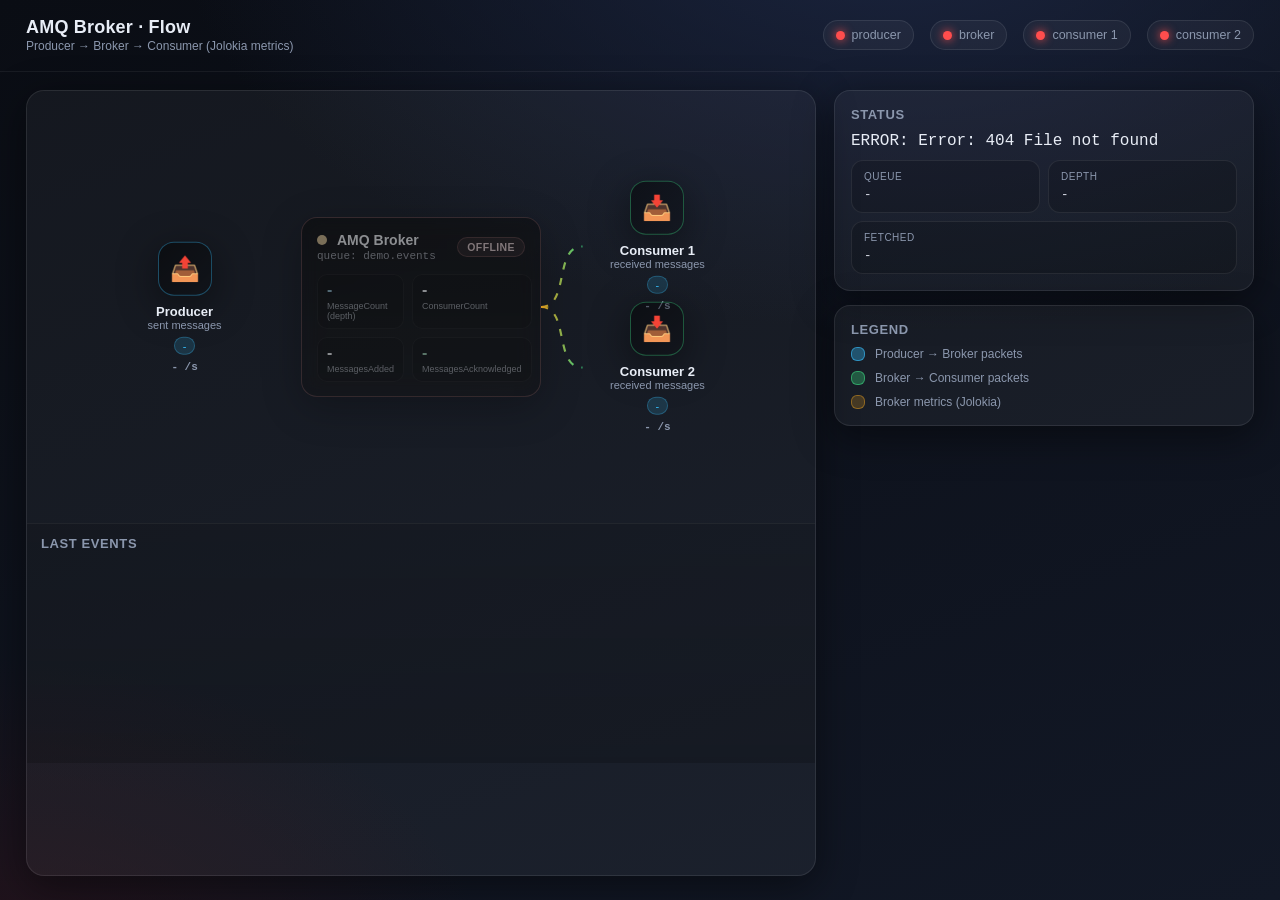
==== commit 26b39080: "Tighten visualizer layout and replace msg/s labels. Reduce Last events height/rows to avoid scrollin" ====
--- a/modern/apps/visualizer/src/main/resources/META-INF/resources/index.html
+++ b/modern/apps/visualizer/src/main/resources/META-INF/resources/index.html
@@ -53,12 +53,12 @@
         height:100%;
         display:flex;flex-direction:column;
       }
-      .stage{position:relative;width:100%;height:clamp(300px,38vh,420px);flex:0 0 auto}
+      .stage{position:relative;width:100%;height:clamp(340px,48vh,560px);flex:0 0 auto}
       .stageEvents{
-        flex:0 0 auto; height:260px;
+        flex:0 0 auto; height:240px;
         border-top:1px solid rgba(255,255,255,.06);
         background:linear-gradient(180deg, rgba(0,0,0,.10), rgba(0,0,0,.18));
-        padding:14px 16px 16px;
+        padding:12px 14px 14px;
         display:flex;flex-direction:column;gap:10px;
       }
       .stageEvents h3{margin:0;font-size:13px;text-transform:uppercase;letter-spacing:.6px;color:var(--muted)}
@@ -112,11 +112,13 @@
         letter-spacing:.6px;color:var(--muted)}
       .mono{font-family:ui-monospace,SFMono-Regular,Menlo,Monaco,Consolas,"Liberation Mono","Courier New",monospace}
       table{width:100%;border-collapse:separate;border-spacing:0 6px;table-layout:fixed}
-      td{font-size:11px;color:var(--muted);padding:7px 10px;background:rgba(0,0,0,.18);border:1px solid rgba(255,255,255,.08);overflow:hidden}
+      td{font-size:11px;color:var(--muted);padding:6px 10px;background:rgba(0,0,0,.18);border:1px solid rgba(255,255,255,.08);overflow:hidden}
       td:first-child{width:70px}
       tr td:first-child{border-top-left-radius:10px;border-bottom-left-radius:10px}
       tr td:last-child{border-top-right-radius:10px;border-bottom-right-radius:10px}
       .evt{white-space:nowrap;text-overflow:ellipsis;line-height:1.2;max-height:none;overflow:hidden;padding-right:6px}
+
+      .micro{margin-top:6px;font-size:11px;color:var(--muted);font-weight:900}
 
       .statusgrid{
         display:grid;gap:8px;margin-top:10px;
@@ -189,7 +191,8 @@
             <div class="ic" style="border-color:rgba(56,189,248,.35)">📤</div>
             <div class="lbl">Producer</div>
             <div class="sub">sent messages</div>
-            <div class="badge" id="rateP2B">- msg/s</div>
+            <div class="badge" id="prodTotal">-</div>
+            <div class="micro mono" id="prodRate">- /s</div>
           </div>
 
           <div class="node" id="brokerNode" style="left:50%;top:50%">
@@ -214,14 +217,16 @@
             <div class="ic" style="border-color:rgba(61,220,132,.35)">📥</div>
             <div class="lbl" id="consumerName1">Consumer 1</div>
             <div class="sub">received messages</div>
-            <div class="badge" id="rateB2C1">- msg/s</div>
+            <div class="badge" id="cons1Total">-</div>
+            <div class="micro mono" id="cons1Rate">- /s</div>
           </div>
 
           <div class="node endpoint" id="consumerNode2" style="left:80%;top:64%">
             <div class="ic" style="border-color:rgba(61,220,132,.35)">📥</div>
             <div class="lbl" id="consumerName2">Consumer 2</div>
             <div class="sub">received messages</div>
-            <div class="badge" id="rateB2C2">- msg/s</div>
+            <div class="badge" id="cons2Total">-</div>
+            <div class="micro mono" id="cons2Rate">- /s</div>
           </div>
         </div>
         <div class="stageEvents">
@@ -280,9 +285,12 @@
       const stConsumer1 = document.getElementById("stConsumer1");
       const stConsumer2 = document.getElementById("stConsumer2");
 
-      const rateP2B = document.getElementById("rateP2B");
-      const rateB2C1 = document.getElementById("rateB2C1");
-      const rateB2C2 = document.getElementById("rateB2C2");
+      const prodTotal = document.getElementById("prodTotal");
+      const prodRate = document.getElementById("prodRate");
+      const cons1Total = document.getElementById("cons1Total");
+      const cons1Rate = document.getElementById("cons1Rate");
+      const cons2Total = document.getElementById("cons2Total");
+      const cons2Rate = document.getElementById("cons2Rate");
 
       const qDepth = document.getElementById("qDepth");
       const qConsumers = document.getElementById("qConsumers");
@@ -534,9 +542,14 @@
         const rSent = prev ? rate(prod.sent, prev.prodSent, dt) : null;
         const rC1 = prev ? rate(cons1.received, prev.c1, dt) : null;
         const rC2 = prev ? rate(cons2.received, prev.c2, dt) : null;
-        rateP2B.textContent = `${rSent == null ? "-" : rSent.toFixed(1)} msg/s`;
-        rateB2C1.textContent = `${rC1 == null ? "-" : rC1.toFixed(1)} msg/s`;
-        rateB2C2.textContent = `${rC2 == null ? "-" : rC2.toFixed(1)} msg/s`;
+
+        prodTotal.textContent = `${fmtNum(prod.sent)} sent`;
+        cons1Total.textContent = `${fmtNum(cons1.received)} recv`;
+        cons2Total.textContent = `${fmtNum(cons2.received)} recv`;
+
+        prodRate.textContent = `${rSent == null ? "-" : rSent.toFixed(1)} /s`;
+        cons1Rate.textContent = `${rC1 == null ? "-" : rC1.toFixed(1)} /s`;
+        cons2Rate.textContent = `${rC2 == null ? "-" : rC2.toFixed(1)} /s`;
 
         lastRates.sent = rSent == null ? 0 : rSent;
         lastRates.c1 = rC1 == null ? 0 : rC1;
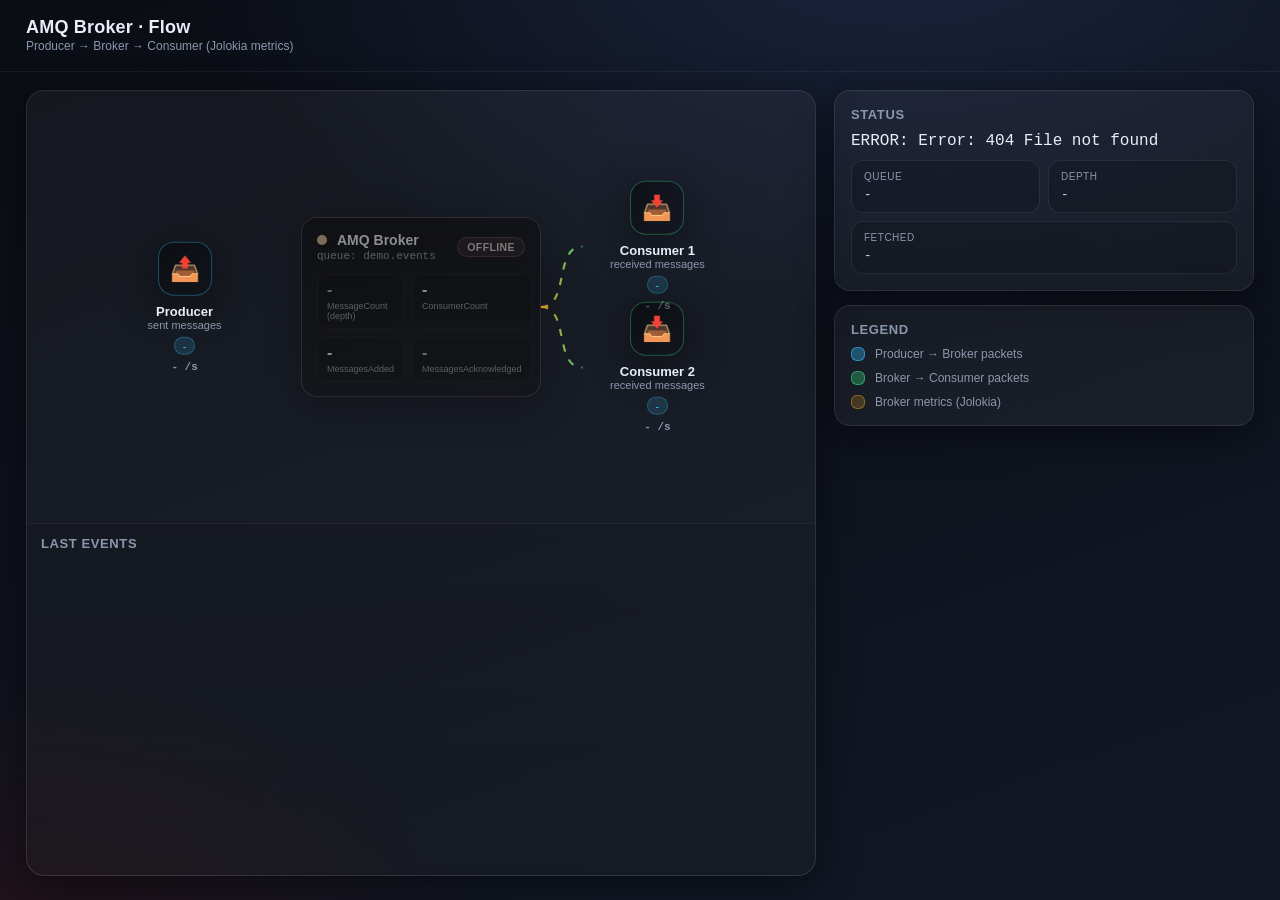
==== commit 643e3258: "Improve visualizer events layout and remove header chips. Hide the top-right ok/error chips, let the" ====
--- a/modern/apps/visualizer/src/main/resources/META-INF/resources/index.html
+++ b/modern/apps/visualizer/src/main/resources/META-INF/resources/index.html
@@ -36,6 +36,8 @@
         padding:7px 12px;border-radius:999px;border:1px solid var(--cardb);
         background:var(--card);color:var(--muted)
       }
+      /* Hide the top-right "ok/error" chips (too noisy). */
+      header .pill{display:none !important}
       .dot{width:9px;height:9px;border-radius:50%;background:var(--muted)}
       .dot.ok{background:var(--green);box-shadow:0 0 10px var(--green)}
       .dot.bad{background:#ff4d4d;box-shadow:0 0 10px #ff4d4d}
@@ -55,7 +57,7 @@
       }
       .stage{position:relative;width:100%;height:clamp(340px,48vh,560px);flex:0 0 auto}
       .stageEvents{
-        flex:0 0 auto; height:240px;
+        flex:1; min-height:240px;
         border-top:1px solid rgba(255,255,255,.06);
         background:linear-gradient(180deg, rgba(0,0,0,.10), rgba(0,0,0,.18));
         padding:12px 14px 14px;
@@ -113,10 +115,19 @@
       .mono{font-family:ui-monospace,SFMono-Regular,Menlo,Monaco,Consolas,"Liberation Mono","Courier New",monospace}
       table{width:100%;border-collapse:separate;border-spacing:0 6px;table-layout:fixed}
       td{font-size:11px;color:var(--muted);padding:6px 10px;background:rgba(0,0,0,.18);border:1px solid rgba(255,255,255,.08);overflow:hidden}
-      td:first-child{width:70px}
+      td:first-child{width:118px}
       tr td:first-child{border-top-left-radius:10px;border-bottom-left-radius:10px}
       tr td:last-child{border-top-right-radius:10px;border-bottom-right-radius:10px}
-      .evt{white-space:nowrap;text-overflow:ellipsis;line-height:1.2;max-height:none;overflow:hidden;padding-right:6px}
+      .evt{
+        white-space:pre-wrap;
+        word-break:break-word;
+        line-height:1.25;
+        overflow:hidden;
+        padding-right:6px;
+        display:-webkit-box;
+        -webkit-box-orient:vertical;
+        -webkit-line-clamp:3;
+      }
 
       .micro{margin-top:6px;font-size:11px;color:var(--muted);font-weight:900}
 
@@ -463,7 +474,8 @@
         for (const it of p.slice(0, 2)) out.push({tag:"prod", ts: it.sentAt || "", id: it.eventId || "", body: it.body || ""});
         for (const it of c1.slice(0, 3)) out.push({tag:"c1", ts: it.receivedAt || "", id: it.eventId || "", body: it.body || ""});
         for (const it of c2.slice(0, 3)) out.push({tag:"c2", ts: it.receivedAt || "", id: it.eventId || "", body: it.body || ""});
-        return out.slice(0, 8);
+        // Fit without scrolling while still being informative.
+        return out.slice(0, 12);
       }
 
       function renderEvents(items) {
@@ -486,7 +498,7 @@
           } catch {}
 
           const left = type ? `${t}/${String(type).toUpperCase()}` : `${t}`;
-          const right = `[${it.id}] ${payload}`.slice(0, 420);
+          const right = `[${it.id}] ${payload}`;
           tr.innerHTML = `<td class="mono">${left}</td><td class="evt mono">${right}</td>`;
           eventsBody.appendChild(tr);
         }
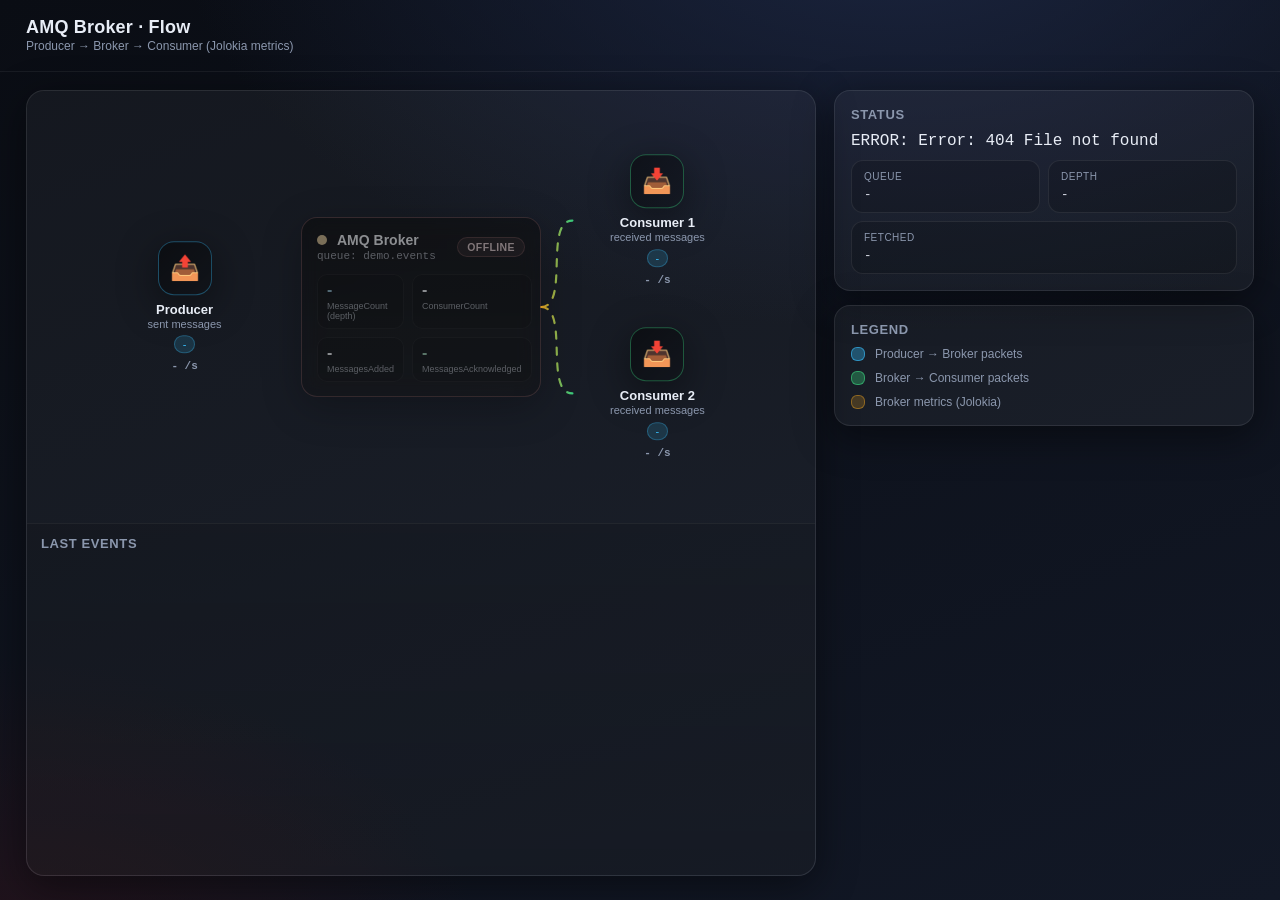
==== commit a0f163ea: "Improve connector visibility and consumer spacing. Make the Producer→Broker connector thicker and gl" ====
--- a/modern/apps/visualizer/src/main/resources/META-INF/resources/index.html
+++ b/modern/apps/visualizer/src/main/resources/META-INF/resources/index.html
@@ -70,15 +70,24 @@
       @keyframes dashflow{to{stroke-dashoffset:-28}}
       .pkt{filter:drop-shadow(0 0 10px rgba(56,189,248,.65))}
 
+      /* Make the Producer -> Broker wire clearly visible. */
+      #p2bLine{
+        stroke-width:4.6 !important;
+        stroke-linecap:round;
+        opacity:0.95;
+        filter:drop-shadow(0 0 10px rgba(56,189,248,.28));
+      }
+      #b2c1Line,#b2c2Line{stroke-linecap:round}
+
       .node{position:absolute;transform:translate(-50%,-50%);z-index:5}
-      .endpoint{width:150px;text-align:center;}
+      .endpoint{width:170px;text-align:center;}
       .endpoint .ic{
         width:54px;height:54px;margin:0 auto 8px;border-radius:16px;
         display:grid;place-items:center;font-size:24px;
         background:linear-gradient(135deg,rgba(0,0,0,.45),rgba(0,0,0,.22));
         border:1px solid var(--cardb);box-shadow:var(--shadow)
       }
-      .endpoint .lbl{font-size:13px;font-weight:900}
+      .endpoint .lbl{font-size:13px;font-weight:900;line-height:1.15;margin-top:1px}
       .endpoint .sub{font-size:11px;color:var(--muted);line-height:1.15}
       .badge{display:inline-block;margin-top:5px;font-size:11px;padding:2px 8px;border-radius:999px;
         background:rgba(56,189,248,.16);color:var(--cyan);border:1px solid rgba(56,189,248,.3)}
@@ -129,7 +138,7 @@
         -webkit-line-clamp:3;
       }
 
-      .micro{margin-top:6px;font-size:11px;color:var(--muted);font-weight:900}
+      .micro{margin-top:7px;font-size:11px;color:var(--muted);font-weight:900}
 
       .statusgrid{
         display:grid;gap:8px;margin-top:10px;
@@ -224,7 +233,7 @@
             </div>
           </div>
 
-          <div class="node endpoint" id="consumerNode1" style="left:80%;top:36%">
+          <div class="node endpoint" id="consumerNode1" style="left:80%;top:30%">
             <div class="ic" style="border-color:rgba(61,220,132,.35)">📥</div>
             <div class="lbl" id="consumerName1">Consumer 1</div>
             <div class="sub">received messages</div>
@@ -232,7 +241,7 @@
             <div class="micro mono" id="cons1Rate">- /s</div>
           </div>
 
-          <div class="node endpoint" id="consumerNode2" style="left:80%;top:64%">
+          <div class="node endpoint" id="consumerNode2" style="left:80%;top:70%">
             <div class="ic" style="border-color:rgba(61,220,132,.35)">📥</div>
             <div class="lbl" id="consumerName2">Consumer 2</div>
             <div class="sub">received messages</div>
